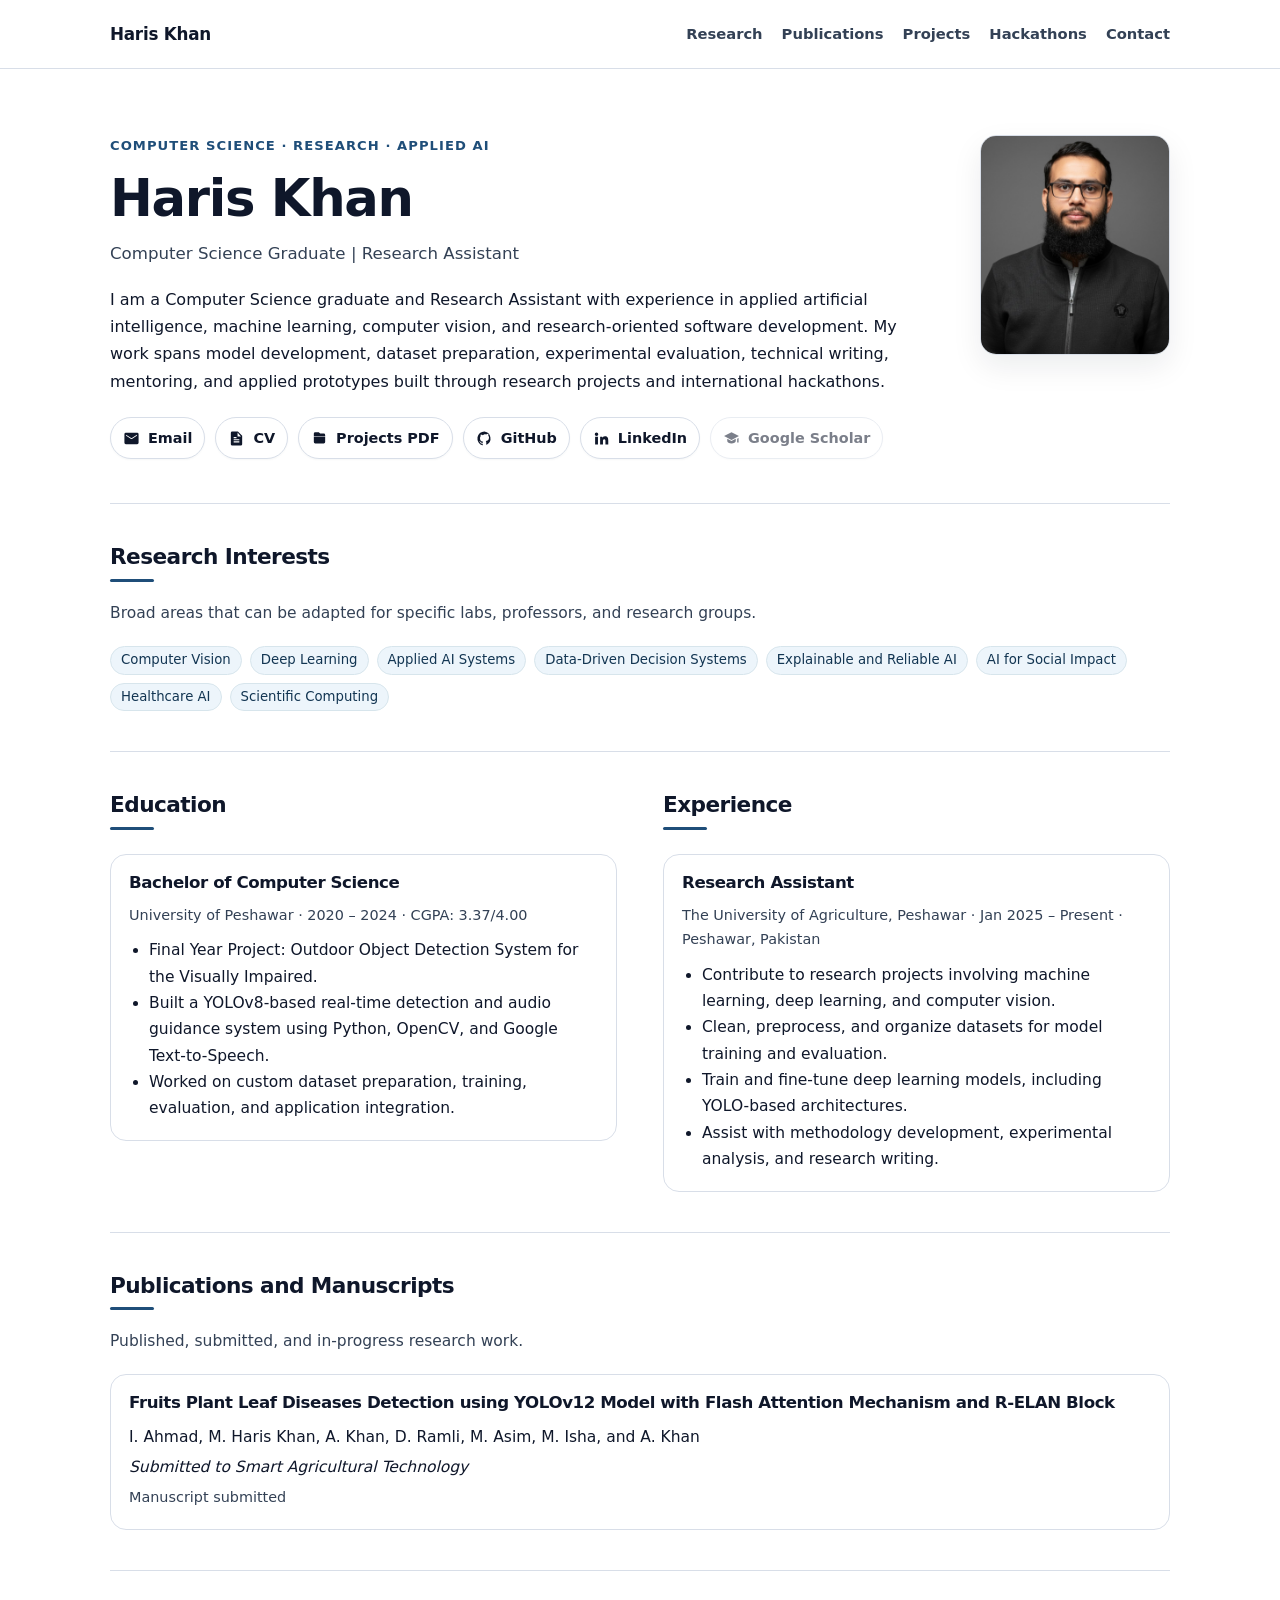
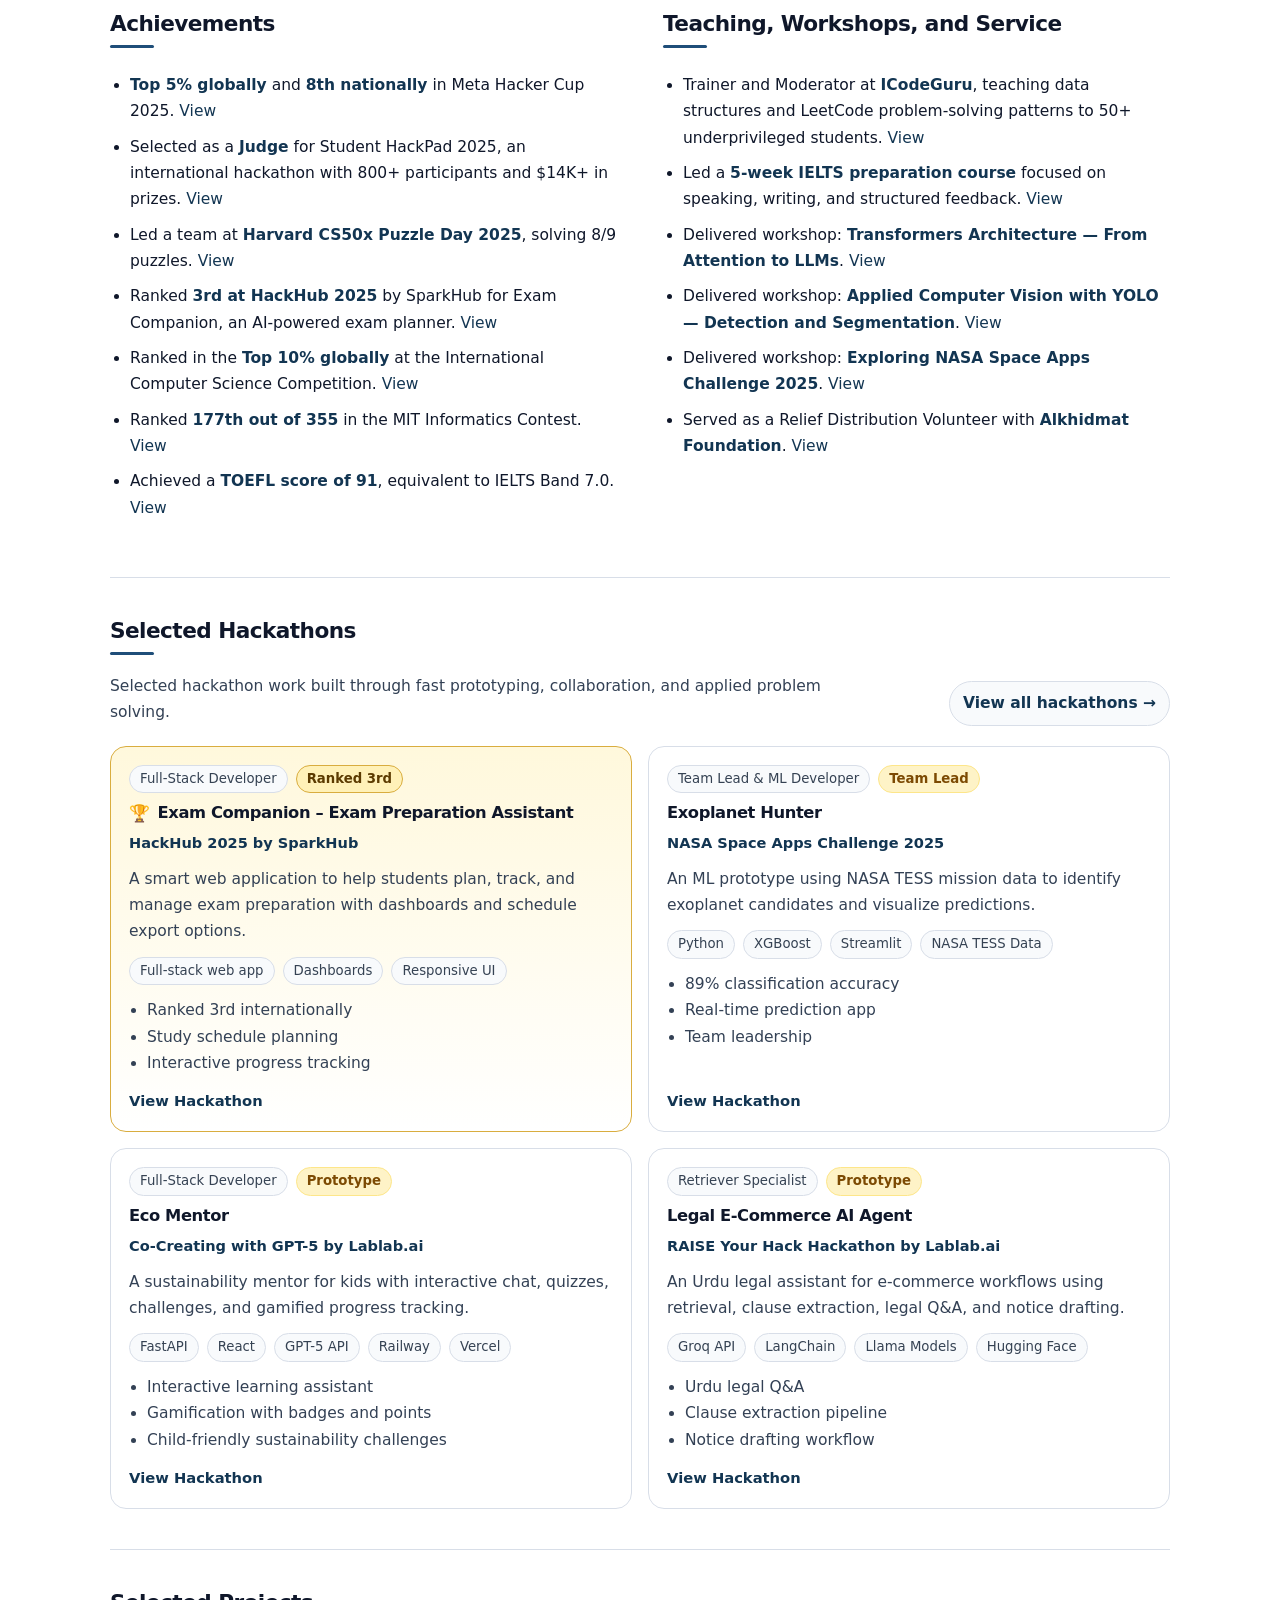
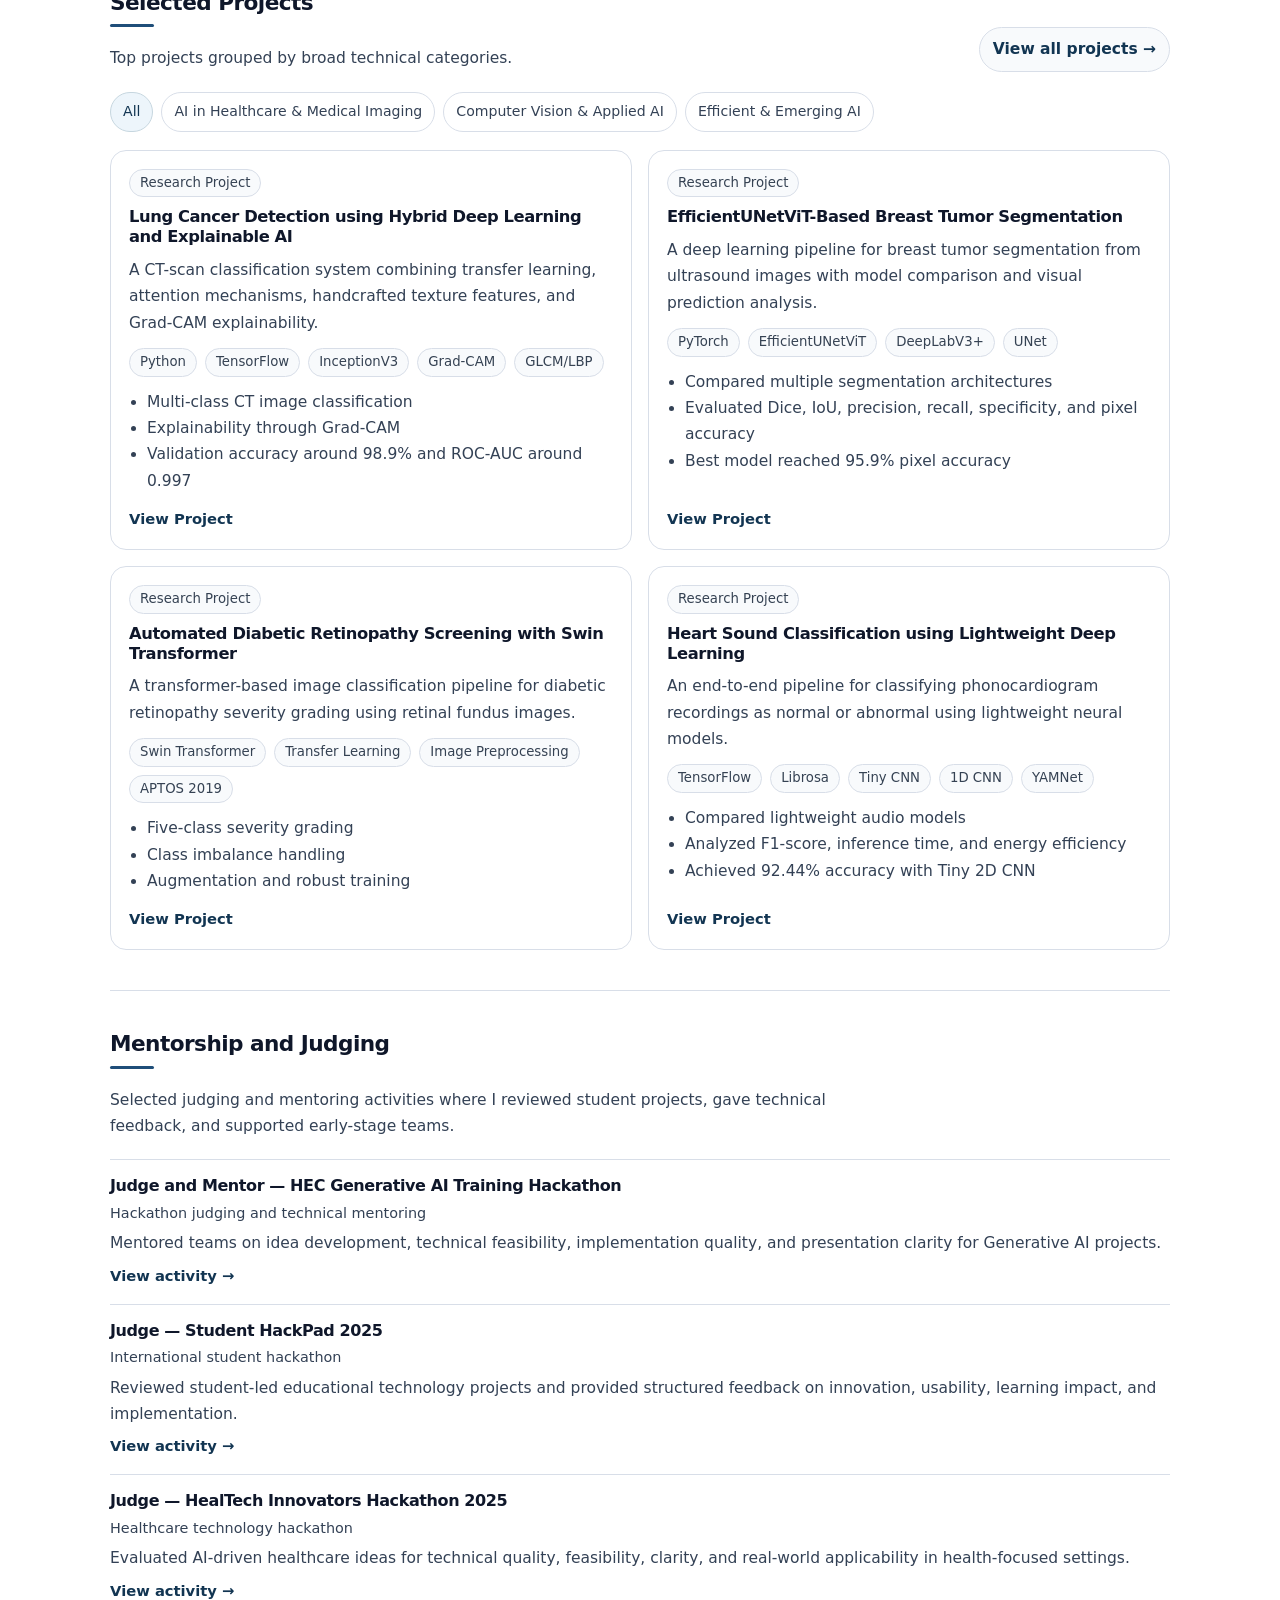
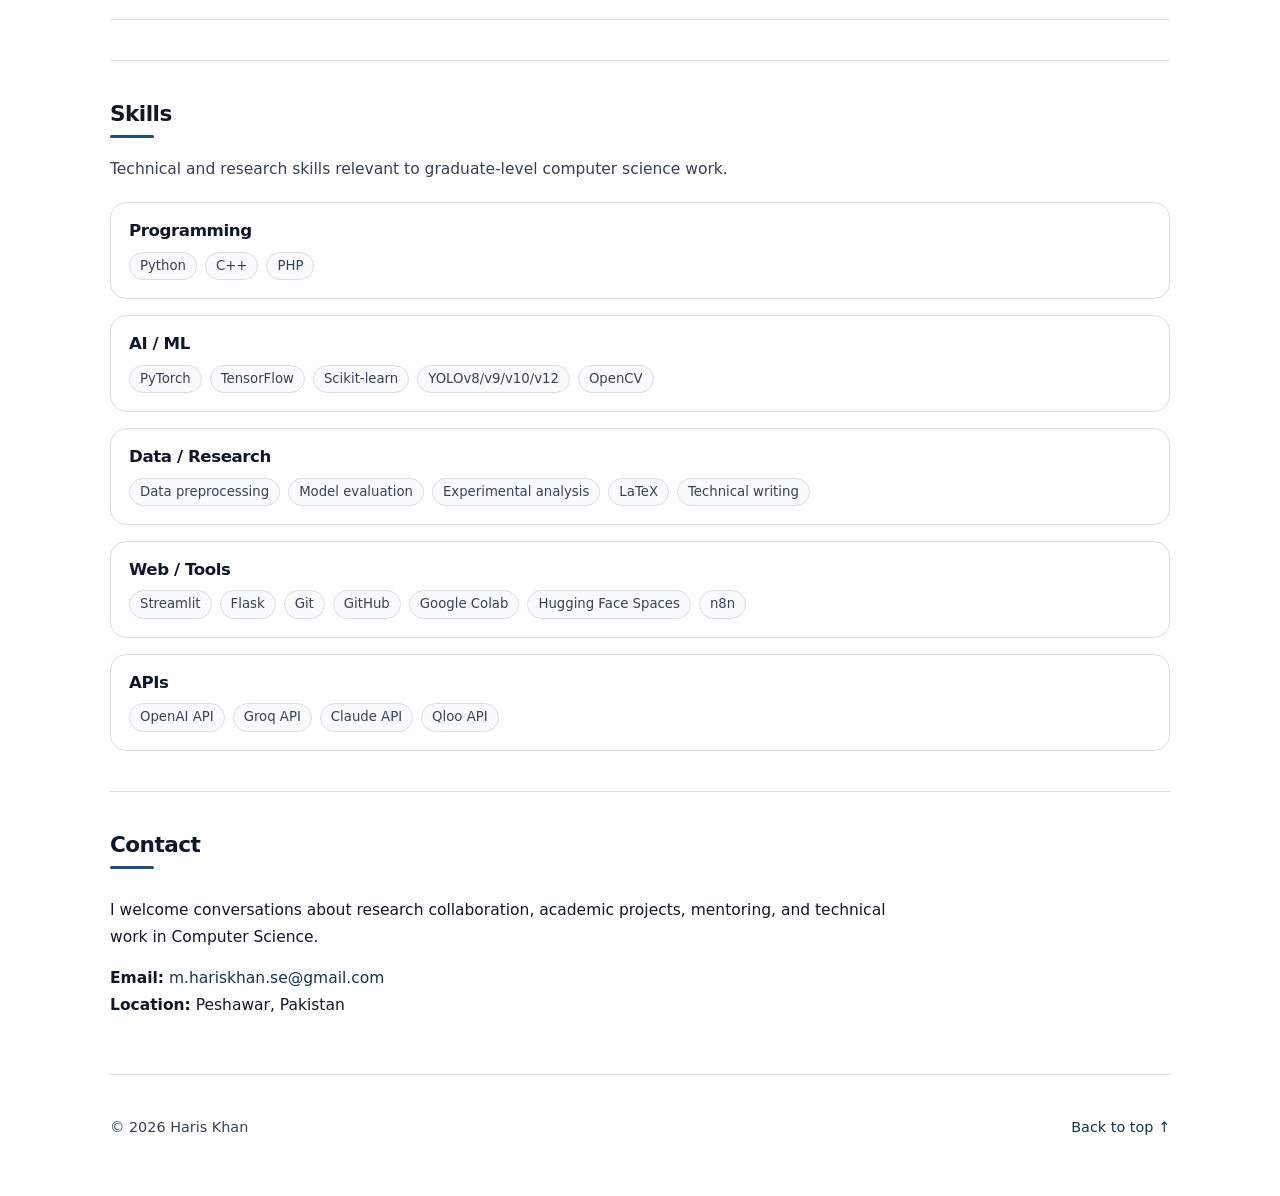
==== index.html @ 5d01c9d0 "first commit" ====
<!DOCTYPE html>
<html lang="en">
<head>
  <meta charset="UTF-8" />
  <meta name="viewport" content="width=device-width, initial-scale=1.0" />
  <meta name="description" content="Haris Khan — Computer Science graduate and Research Assistant. Academic profile, research interests, projects, hackathons, and contact information." />
  <title>Haris Khan</title>
  <link rel="stylesheet" href="assets/css/styles.css" />
</head>
<body data-page="home">
  <header class="site-header" id="top">
    <div class="container header-inner">
      <a class="site-title" href="index.html">Haris Khan</a>
      <button class="nav-toggle" aria-label="Toggle navigation" aria-expanded="false">Menu</button>
      <nav class="nav-links" id="navLinks" aria-label="Primary navigation">
        <a href="index.html#research">Research</a>
        <a href="index.html#publications">Publications</a>
        <a href="projects.html">Projects</a>
        <a href="hackathons.html">Hackathons</a>
        <a href="index.html#contact">Contact</a>
      </nav>
    </div>
  </header>

  <main class="container">
    <section class="intro" id="home">
      <div class="intro-text">
        <p class="eyebrow" data-profile="eyebrow"></p>
        <h1 data-profile="name"></h1>
        <p class="subtitle" data-profile="headline"></p>
        <p class="lead" data-profile="summary"></p>
        <div class="icon-links" id="socialLinks" aria-label="Profile links"></div>
      </div>
      <figure class="profile-figure">
        <img id="profilePhoto" src="assets/img/profile-placeholder.svg" alt="Profile placeholder. Replace with your professional photo." />
        <!-- <figcaption>Computer Science Graduate · Research Assistant</figcaption> -->
      </figure>
    </section>

    <section id="research" class="section">
      <div class="section-head">
        <h2>Research Interests</h2>
        <p>Broad areas that can be adapted for specific labs, professors, and research groups.</p>
      </div>
      <div class="tag-list" id="interestTags"></div>
    </section>

    <section id="education-experience" class="section two-column-section">
      <div>
        <div class="section-head compact"><h2>Education</h2></div>
        <div id="educationList" class="entry-list"></div>
      </div>
      <div>
        <div class="section-head compact"><h2>Experience</h2></div>
        <div id="experienceList" class="entry-list"></div>
      </div>
    </section>

    <section id="publications" class="section">
      <div class="section-head">
        <h2>Publications and Manuscripts</h2>
        <p>Published, submitted, and in-progress research work.</p>
      </div>
      <div class="publication-list" id="publicationList"></div>
    </section>

    <section id="service" class="section two-column-section">
      <div>
        <div class="section-head compact"><h2>Achievements</h2></div>
        <ul class="simple-list" id="achievementList"></ul>
      </div>
      <div>
        <div class="section-head compact"><h2>Teaching, Workshops, and Service</h2></div>
        <ul class="simple-list" id="serviceList"></ul>
      </div>
    </section>

    <section id="hackathons" class="section">
      <div class="section-head split-head">
        <div>
          <h2>Selected Hackathons</h2>
          <p>Selected hackathon work built through fast prototyping, collaboration, and applied problem solving.</p>
        </div>
        <a class="section-link" href="hackathons.html">View all hackathons →</a>
      </div>
      <div class="card-grid" id="homeHackathons"></div>
    </section>

    <section id="projects" class="section">
      <div class="section-head split-head">
        <div>
          <h2>Selected Projects</h2>
          <p>Top projects grouped by broad technical categories.</p>
        </div>
        <a class="section-link" href="projects.html">View all projects →</a>
      </div>
      <div class="filter-group" id="homeProjectFilters" aria-label="Project category filters"></div>
      <div class="card-grid" id="homeProjects"></div>
    </section>


    <section id="mentorship" class="section">
      <div class="section-head">
        <h2>Mentorship and Judging</h2>
        <p>Selected judging and mentoring activities where I reviewed student projects, gave technical feedback, and supported early-stage teams.</p>
      </div>
      <div id="mentorshipList"></div>
    </section>

    <section id="skills" class="section">
      <div class="section-head">
        <h2>Skills</h2>
        <p>Technical and research skills relevant to graduate-level computer science work.</p>
      </div>
      <div class="skills-list" id="skillsList"></div>
    </section>

    <section id="contact" class="section contact-section">
      <div class="section-head"><h2>Contact</h2></div>
      <p data-profile="contactText"></p>
      <p><strong>Email:</strong> <a id="profileEmail" href="#"></a><br><strong>Location:</strong> <span data-profile="location"></span></p>
    </section>
  </main>

  <footer class="footer container">
    <p>© <span id="year"></span> Haris Khan</p>
    <p><a href="#top">Back to top ↑</a></p>
  </footer>

  <script src="assets/js/app.js"></script>
</body>
</html>
---- assets/css/styles.css ----
:root {
  --page: #ffffff;
  --text: #0f172a;
  --muted: #334155;
  --light: #475569;
  --border: #d8dee8;
  --soft: #f8fafc;
  --soft-2: #edf5fb;
  --accent: #1f4e79;
  --accent-dark: #123552;
  --accent-soft: #dcecf7;
  --max-width: 1060px;
  --radius: 16px;
  --shadow: 0 12px 30px rgba(15, 23, 42, 0.08);
}
* { box-sizing: border-box; }
html { scroll-behavior: smooth; }
body {
  margin: 0;
  background: var(--page);
  color: var(--text);
  font-family: Inter, ui-sans-serif, system-ui, -apple-system, BlinkMacSystemFont, "Segoe UI", sans-serif;
  font-size: 16px;
  line-height: 1.7;
}
a { color: var(--accent); text-decoration: none; }
a:hover { color: var(--accent-dark); text-decoration: underline; }
img { max-width: 100%; display: block; }
code { background: var(--soft); border: 1px solid var(--border); border-radius: 6px; padding: 1px 5px; }
.container { width: min(var(--max-width), calc(100% - 40px)); margin: 0 auto; }
.site-header {
  position: sticky;
  top: 0;
  z-index: 10;
  border-bottom: 1px solid var(--border);
  background: rgba(255, 255, 255, 0.94);
  backdrop-filter: blur(14px);
}
.header-inner {
  min-height: 68px;
  display: flex;
  align-items: center;
  justify-content: space-between;
  gap: 22px;
}
.site-title { color: var(--text); font-size: 1.05rem; font-weight: 760; letter-spacing: -0.015em; }
.nav-links { display: flex; align-items: center; flex-wrap: wrap; gap: 17px; font-size: 0.92rem; }
.nav-links a { color: var(--muted); }
.nav-links a:hover { color: var(--accent); text-decoration: none; }
.nav-toggle { display: none; border: 1px solid var(--border); background: var(--page); border-radius: 999px; padding: 7px 12px; font: inherit; color: var(--text); }
.intro {
  display: grid;
  grid-template-columns: minmax(0, 1fr) 190px;
  gap: 48px;
  padding: 66px 0 44px;
  border-bottom: 1px solid var(--border);
}
.eyebrow { margin: 0 0 10px; color: var(--accent); font-size: 0.82rem; font-weight: 750; letter-spacing: 0.08em; text-transform: uppercase; }
h1, h2, h3 { margin: 0 0 10px; line-height: 1.22; letter-spacing: -0.025em; }
h1 { font-size: clamp(2.15rem, 4vw, 3.25rem); }
h2 { font-size: 1.35rem; }
h3 { font-size: 1.04rem; }
.subtitle { margin: 0 0 18px; color: var(--muted); font-size: 1.04rem; }
.lead { margin: 0 0 14px; max-width: 800px; font-size: 1.04rem; }
.muted { color: var(--muted); }
.icon-links { display: flex; flex-wrap: wrap; gap: 10px; margin-top: 22px; }
.icon-link {
  display: inline-flex; align-items: center; gap: 8px; min-height: 38px; padding: 8px 12px;
  border: 1px solid var(--border); border-radius: 999px; color: var(--text); background: var(--page);
  box-shadow: 0 1px 2px rgba(31, 41, 51, 0.04); font-size: 0.9rem; font-weight: 650;
}
.icon-link:hover { color: var(--accent); border-color: #c6d6df; background: var(--soft); text-decoration: none; }
.icon-link svg { width: 17px; height: 17px; flex: 0 0 auto; }
.icon-link.disabled { opacity: .55; cursor: not-allowed; }
.profile-figure { margin: 0; }
.profile-figure img { width: 190px; height: 220px; object-fit: cover; border: 1px solid var(--border); border-radius: var(--radius); background: var(--soft); box-shadow: var(--shadow); }
.profile-figure figcaption { margin-top: 9px; color: var(--light); font-size: 0.78rem; text-align: center; }
.section { padding: 40px 0; border-bottom: 1px solid var(--border); }
.no-top-border { padding-top: 24px; }
.section-head { margin-bottom: 20px; }
.section-head h2 { position: relative; padding-bottom: 8px; }
.section-head h2::after { content: ""; display: block; width: 44px; height: 3px; margin-top: 8px; border-radius: 99px; background: var(--accent); }
.section-head p { margin: 0; color: var(--muted); max-width: 760px; }
.section-head.compact { margin-bottom: 16px; }
.split-head { display: flex; justify-content: space-between; align-items: end; gap: 24px; }
.section-link { display: inline-flex; align-items: center; border: 1px solid var(--border); border-radius: 999px; padding: 8px 13px; font-weight: 700; color: var(--accent-dark); background: var(--soft); white-space: nowrap; }
.section-link:hover { text-decoration: none; background: var(--soft-2); }
.two-column-section { display: grid; grid-template-columns: 1fr 1fr; gap: 46px; }
.tag-list, .skill-tags { display: flex; flex-wrap: wrap; gap: 8px; }
.tag, .chip, .badge { display: inline-flex; align-items: center; border: 1px solid var(--border); background: var(--soft); padding: 4px 10px; border-radius: 999px; color: #354253; font-size: 0.83rem; line-height: 1.4; }
.tag { background: var(--soft-2); color: var(--accent-dark); border-color: #d7e5ec; }
.badge { background: #fef3c7; border-color: #fde68a; color: #7c4a03; font-weight: 700; }
.publication-list, .entry-list, .skills-list { display: grid; gap: 16px; }
.pub-card, .timeline-item, .skill-card { padding: 18px; border: 1px solid var(--border); border-radius: var(--radius); background: var(--page); }
.pub-card p, .timeline-item p { margin: 4px 0; }
.timeline-item ul { margin: 10px 0 0 20px; padding: 0; }
.status, .timeline-meta { color: var(--muted); font-size: 0.9rem; }
ul { margin-top: 8px; }
.simple-list { padding-left: 20px; }
.simple-list li { margin-bottom: 9px; }
.filter-group { display: flex; gap: 8px; flex-wrap: wrap; margin-bottom: 18px; }
.filter-btn { border: 1px solid var(--border); background: var(--page); border-radius: 999px; padding: 7px 12px; cursor: pointer; font: inherit; font-size: 0.88rem; color: var(--muted); }
.filter-btn.active, .filter-btn:hover { border-color: #c6d6df; background: var(--soft-2); color: var(--accent-dark); }
.card-grid { display: grid; grid-template-columns: repeat(2, minmax(0, 1fr)); gap: 16px; }
.project-group { margin-bottom: 38px; }
.project-group:last-child { margin-bottom: 0; }
.group-title { display: flex; align-items: center; gap: 10px; margin-bottom: 14px; }
.group-title span { color: var(--light); font-size: .94rem; font-weight: 500; }
.project-card { display: flex; flex-direction: column; min-height: 100%; padding: 18px; border: 1px solid var(--border); border-radius: var(--radius); background: var(--page); box-shadow: 0 1px 2px rgba(31, 41, 51, 0.03); }
.project-card:hover { border-color: #c6d6df; box-shadow: var(--shadow); }
.card-image { margin: -18px -18px 16px; border-bottom: 1px solid var(--border); background: var(--soft); border-radius: var(--radius) var(--radius) 0 0; overflow: hidden; }
.card-image img { width: 100%; height: 150px; object-fit: cover; }
.project-meta { display: flex; flex-wrap: wrap; gap: 8px; margin-bottom: 10px; }
.project-card p { margin: 0 0 12px; color: var(--muted); }
.project-event { margin: -2px 0 10px !important; color: var(--accent-dark) !important; font-size: 0.91rem; font-weight: 650; }
.metrics { margin: 12px 0 0 18px; padding: 0; color: var(--muted); }
.project-links { margin-top: auto; padding-top: 12px; font-size: 0.92rem; font-weight: 700; }
.featured-card { display: grid; grid-template-columns: 1fr 360px; gap: 24px; align-items: center; margin-bottom: 18px; padding: 22px; border: 1px solid #d7e5ec; border-radius: 22px; background: linear-gradient(135deg, #ffffff, #f4fbff); box-shadow: var(--shadow); }
.featured-card img { border-radius: 16px; border: 1px solid var(--border); background: var(--page); }
.featured-text p { color: var(--muted); }
.page-hero { padding: 56px 0 22px; border-bottom: 1px solid var(--border); }
.page-hero .filter-group { margin-top: 22px; }
.page-hero-creative { display: grid; grid-template-columns: minmax(0,1fr) 220px; gap: 34px; align-items: center; }
.mini-stats { display: grid; gap: 4px; padding: 20px; border: 1px solid var(--border); border-radius: 20px; background: linear-gradient(180deg, #ffffff, #f8fafc); box-shadow: var(--shadow); }
.mini-stats span { font-size: 1.6rem; font-weight: 800; color: var(--accent-dark); line-height: 1.1; }
.mini-stats small { color: var(--muted); margin-bottom: 10px; }
.contact-section p { max-width: 780px; }
.footer { display: flex; justify-content: space-between; gap: 20px; padding: 26px 0 42px; color: var(--muted); font-size: 0.9rem; }
@media (max-width: 860px) {
  .header-inner { align-items: flex-start; padding: 16px 0; flex-wrap: wrap; }
  .nav-toggle { display: block; }
  .nav-links { display: none; width: 100%; padding-top: 10px; }
  .nav-links.open { display: flex; }
  .intro { grid-template-columns: 1fr; padding-top: 44px; }
  .profile-figure { max-width: 190px; }
  .two-column-section, .card-grid, .featured-card, .page-hero-creative { grid-template-columns: 1fr; }
  .split-head { display: block; }
  .section-link { margin-top: 12px; }
  .featured-card img { order: -1; }
  .footer { display: block; }
}

/* Refinements requested for the graduate-school academic version */
body { font-size: 15.5px; }
.lead { font-size: 1rem; }
.subtle-lead { color: var(--muted); font-size: .97rem; margin-top: 10px; }
.profile-figure figcaption { color: var(--muted); }
.mentorship-grid { display: grid; grid-template-columns: repeat(2, minmax(0, 1fr)); gap: 16px; }
.mentorship-card { padding: 18px; border: 1px solid var(--border); border-radius: var(--radius); background: var(--page); }
.mentorship-card p { margin: 6px 0 0; color: var(--muted); }
.project-card h3 { display: flex; align-items: center; gap: 8px; font-size: 1.02rem; }
.project-card .trophy { font-size: 1.05rem; line-height: 1; }
.winner-card { border-color: #f4c95d; background: linear-gradient(180deg, #fffbeb, #ffffff); }
.winner-card:hover { border-color: #e6b845; }
.badge-award { background: #fef3c7; border-color: #f4c95d; color: #7c4a03; }
.featured-card { grid-template-columns: 58px 1fr; gap: 18px; align-items: start; }
.winner-highlight { border-color: #f4c95d; background: linear-gradient(135deg, #fffbeb, #ffffff 70%); box-shadow: 0 14px 34px rgba(124, 74, 3, 0.09); }
.award-marker { width: 44px; height: 44px; display: grid; place-items: center; border-radius: 999px; background: #fef3c7; border: 1px solid #f4c95d; font-size: 1.25rem; }
.award-tag { background: #fef3c7; border-color: #f4c95d; color: #7c4a03; }
.project-meta .tag { display: none; }
.page-hero .lead { max-width: 850px; }
@media (max-width: 860px) {
  .intro { gap: 24px; }
  .profile-figure { order: -1; max-width: 170px; }
  .profile-figure img { width: 170px; height: 195px; }
  .mentorship-grid { grid-template-columns: 1fr; }
  .featured-card { grid-template-columns: 1fr; }
  .award-marker { margin-bottom: -4px; }
  h1 { font-size: clamp(2rem, 9vw, 2.55rem); }
  h2 { font-size: 1.22rem; }
  h3 { font-size: 1rem; }
  .section { padding: 34px 0; }
}
@media (max-width: 560px) {
  .container { width: min(var(--max-width), calc(100% - 28px)); }
  .intro { padding-top: 34px; }
  .icon-link { width: 100%; justify-content: center; }
  .filter-btn { font-size: .84rem; }
  .project-card, .pub-card, .timeline-item, .skill-card, .mentorship-card { padding: 16px; }
}

/* Final structure refinements */
.simple-list strong { color: var(--accent-dark); font-weight: 780; }
.mentorship-card .project-links { margin-top: 10px; padding-top: 0; }
.nav-links { gap: 19px; }
@media (max-width: 860px) {
  .nav-links { gap: 12px; }
}


/* Variant: Classic Blue — improved contrast and list-style mentorship */
body { color: var(--text); }
.subtitle, .muted, .section-head p, .project-card p, .metrics, .timeline-meta, .status, .footer, .profile-figure figcaption { color: var(--muted); }
a { color: var(--accent-dark); }
.nav-links a { color: var(--muted); font-weight: 620; }
.nav-links a:hover { color: var(--accent-dark); }
.mentorship-grid { display: block; }
.mentorship-list { list-style: none; margin: 0; padding: 0; border-top: 1px solid var(--border); }
.mentorship-list li { padding: 16px 0; border-bottom: 1px solid var(--border); }
.mentorship-list h3 { margin-bottom: 3px; font-size: 1rem; }
.mentorship-list p { margin: 5px 0; color: var(--muted); }
.mentorship-list .project-links { margin-top: 6px; padding-top: 0; }
.mentorship-list a { font-weight: 700; }
.project-card, .pub-card, .timeline-item, .skill-card { box-shadow: none; }
.project-card:hover { box-shadow: 0 10px 26px rgba(15, 23, 42, 0.07); }
.winner-card { border-color: #d9ad3f; background: linear-gradient(180deg, #fff8dc, #ffffff); }
.badge-award { background: #fff1b8; border-color: #d9ad3f; color: #5c3b00; }


/* Subtle academic animations */
:root { --ease: cubic-bezier(.2, .65, .2, 1); }
.site-header { transition: box-shadow .24s var(--ease), background-color .24s var(--ease), border-color .24s var(--ease); }
.site-header.header-scrolled { box-shadow: 0 8px 26px rgba(15, 23, 42, 0.08); border-bottom-color: rgba(216, 222, 232, .9); }
a, button, .icon-link, .section-link, .filter-btn, .project-card, .pub-card, .timeline-item, .skill-card, .chip, .tag, .badge { transition: color .18s var(--ease), background-color .18s var(--ease), border-color .18s var(--ease), box-shadow .22s var(--ease), transform .22s var(--ease), opacity .22s var(--ease); }
.icon-link:hover, .section-link:hover, .filter-btn:hover { transform: translateY(-1px); }
.project-card:hover, .pub-card:hover, .timeline-item:hover, .skill-card:hover { transform: translateY(-2px); }
.nav-links a { position: relative; }
.nav-links a::after { content: ""; position: absolute; left: 0; right: 100%; bottom: -7px; height: 2px; border-radius: 99px; background: var(--accent); transition: right .22s var(--ease); }
.nav-links a:hover::after { right: 0; }
.intro-text, .profile-figure { animation: softEnter .58s var(--ease) both; }
.profile-figure { animation-delay: .08s; }
.reveal { opacity: 0; transform: translateY(14px); }
.reveal.is-visible { opacity: 1; transform: translateY(0); transition: opacity .55s var(--ease), transform .55s var(--ease); }
.card-grid .project-card.reveal:nth-child(2n), .entry-list .timeline-item.reveal:nth-child(2n), .skills-list .skill-card.reveal:nth-child(2n) { transition-delay: .04s; }
.card-grid .project-card.reveal:nth-child(3n) { transition-delay: .08s; }
.is-updating { opacity: .35; transform: translateY(4px); transition: opacity .16s var(--ease), transform .16s var(--ease); }
@keyframes softEnter { from { opacity: 0; transform: translateY(12px); } to { opacity: 1; transform: translateY(0); } }
@media (prefers-reduced-motion: reduce) {
  html { scroll-behavior: auto; }
  *, *::before, *::after { animation: none !important; transition: none !important; scroll-behavior: auto !important; }
  .reveal { opacity: 1; transform: none; }
}
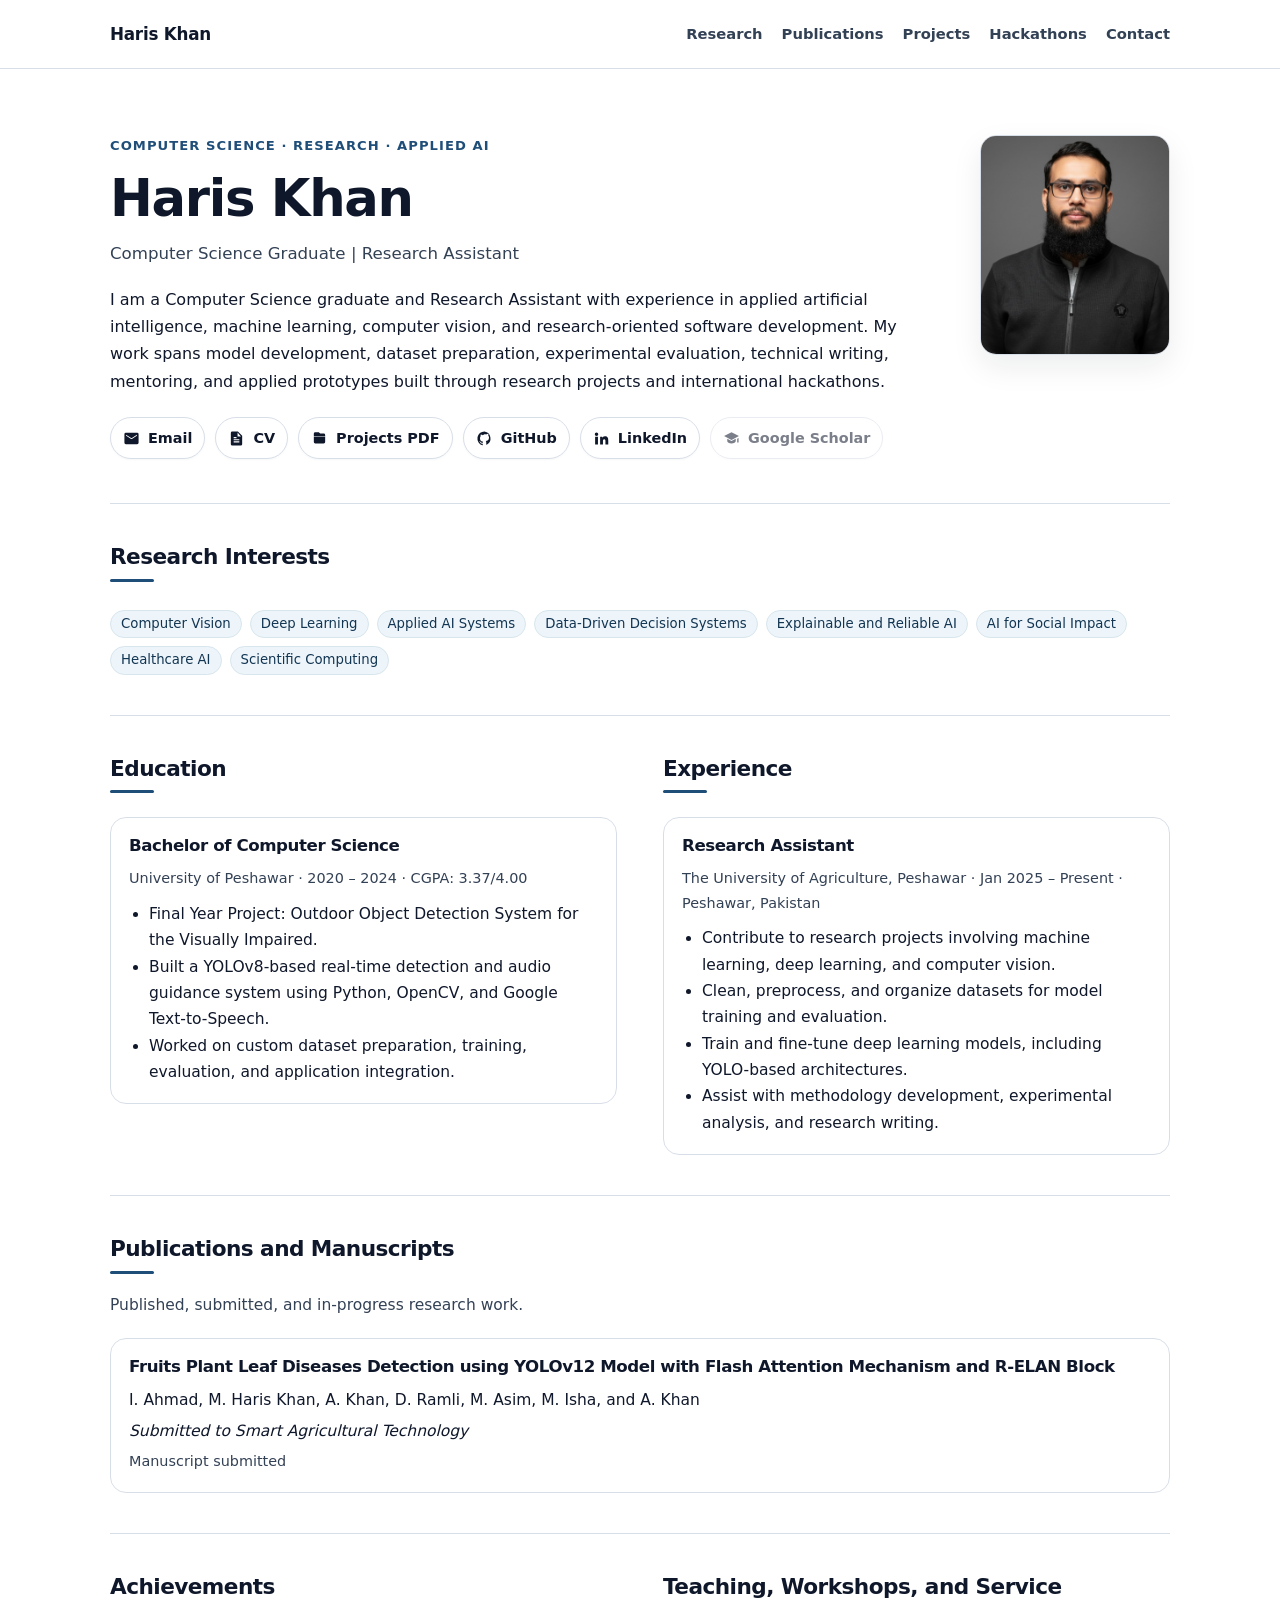
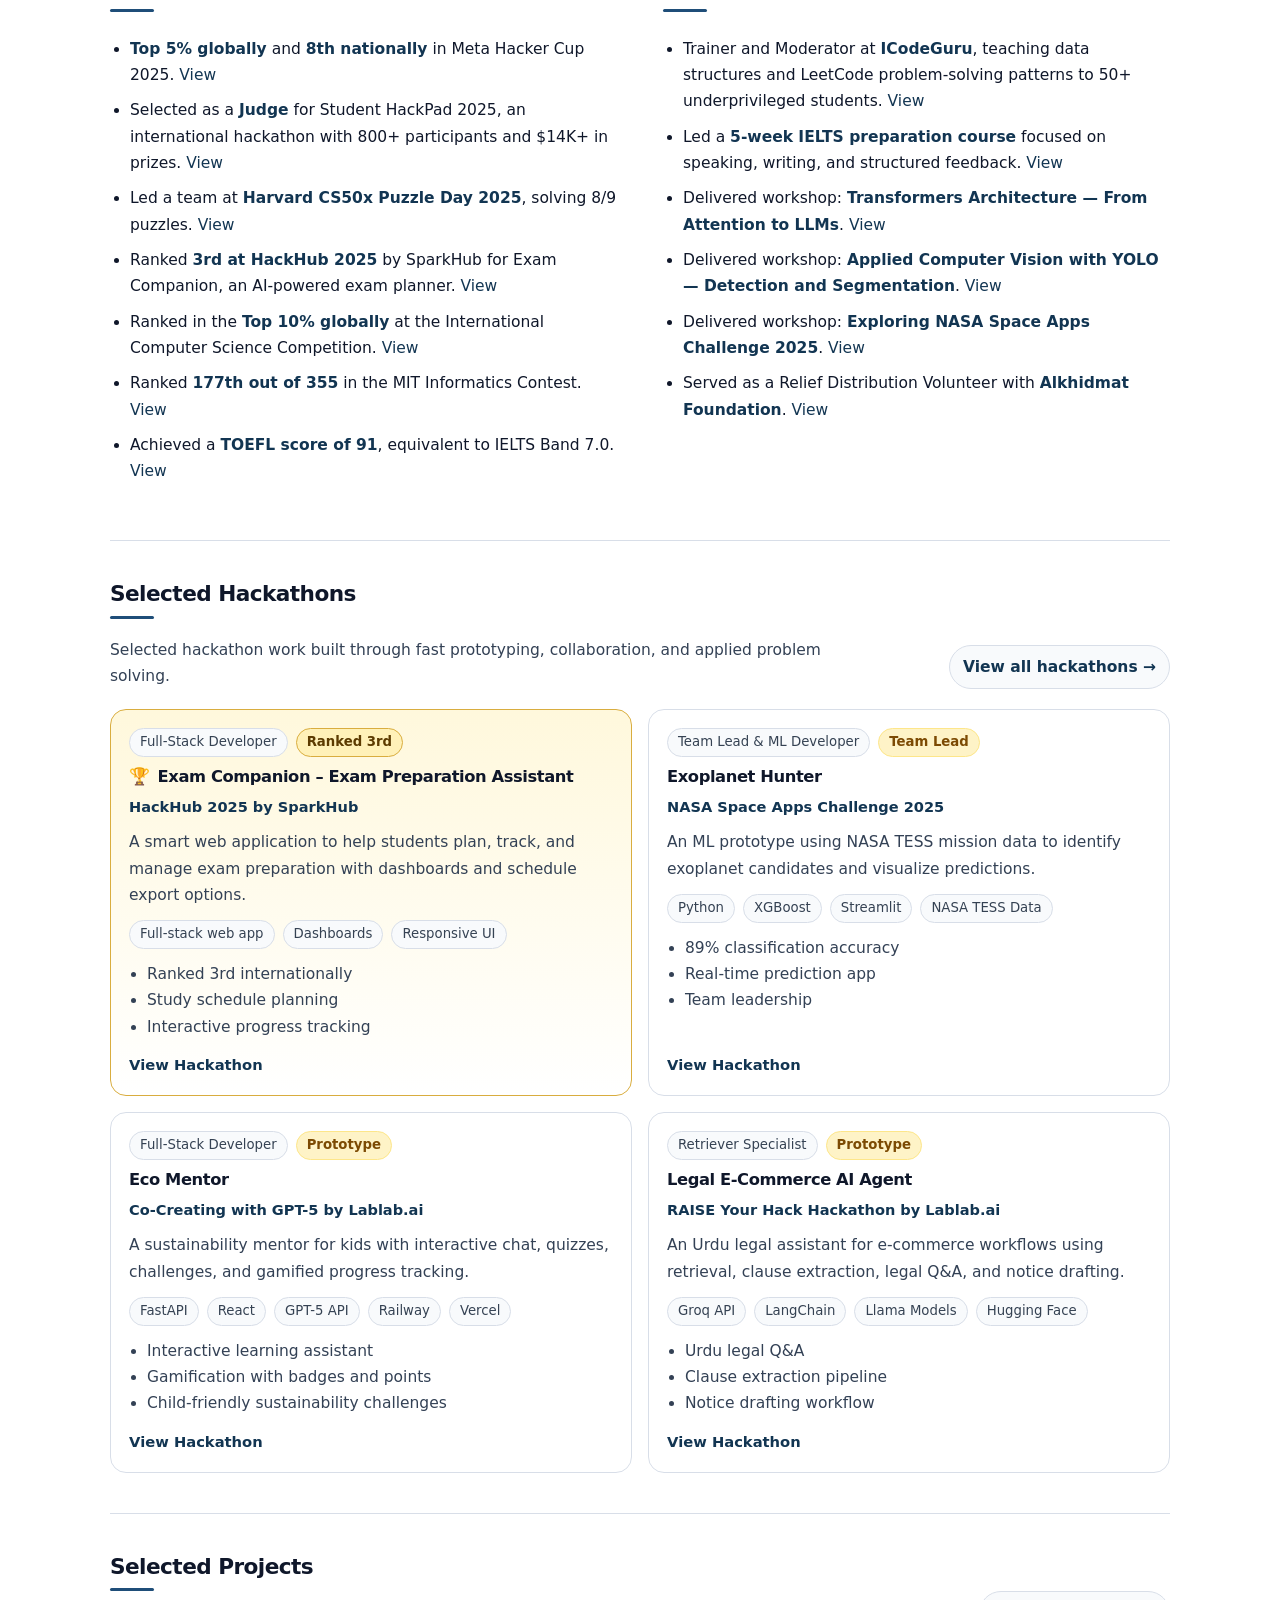
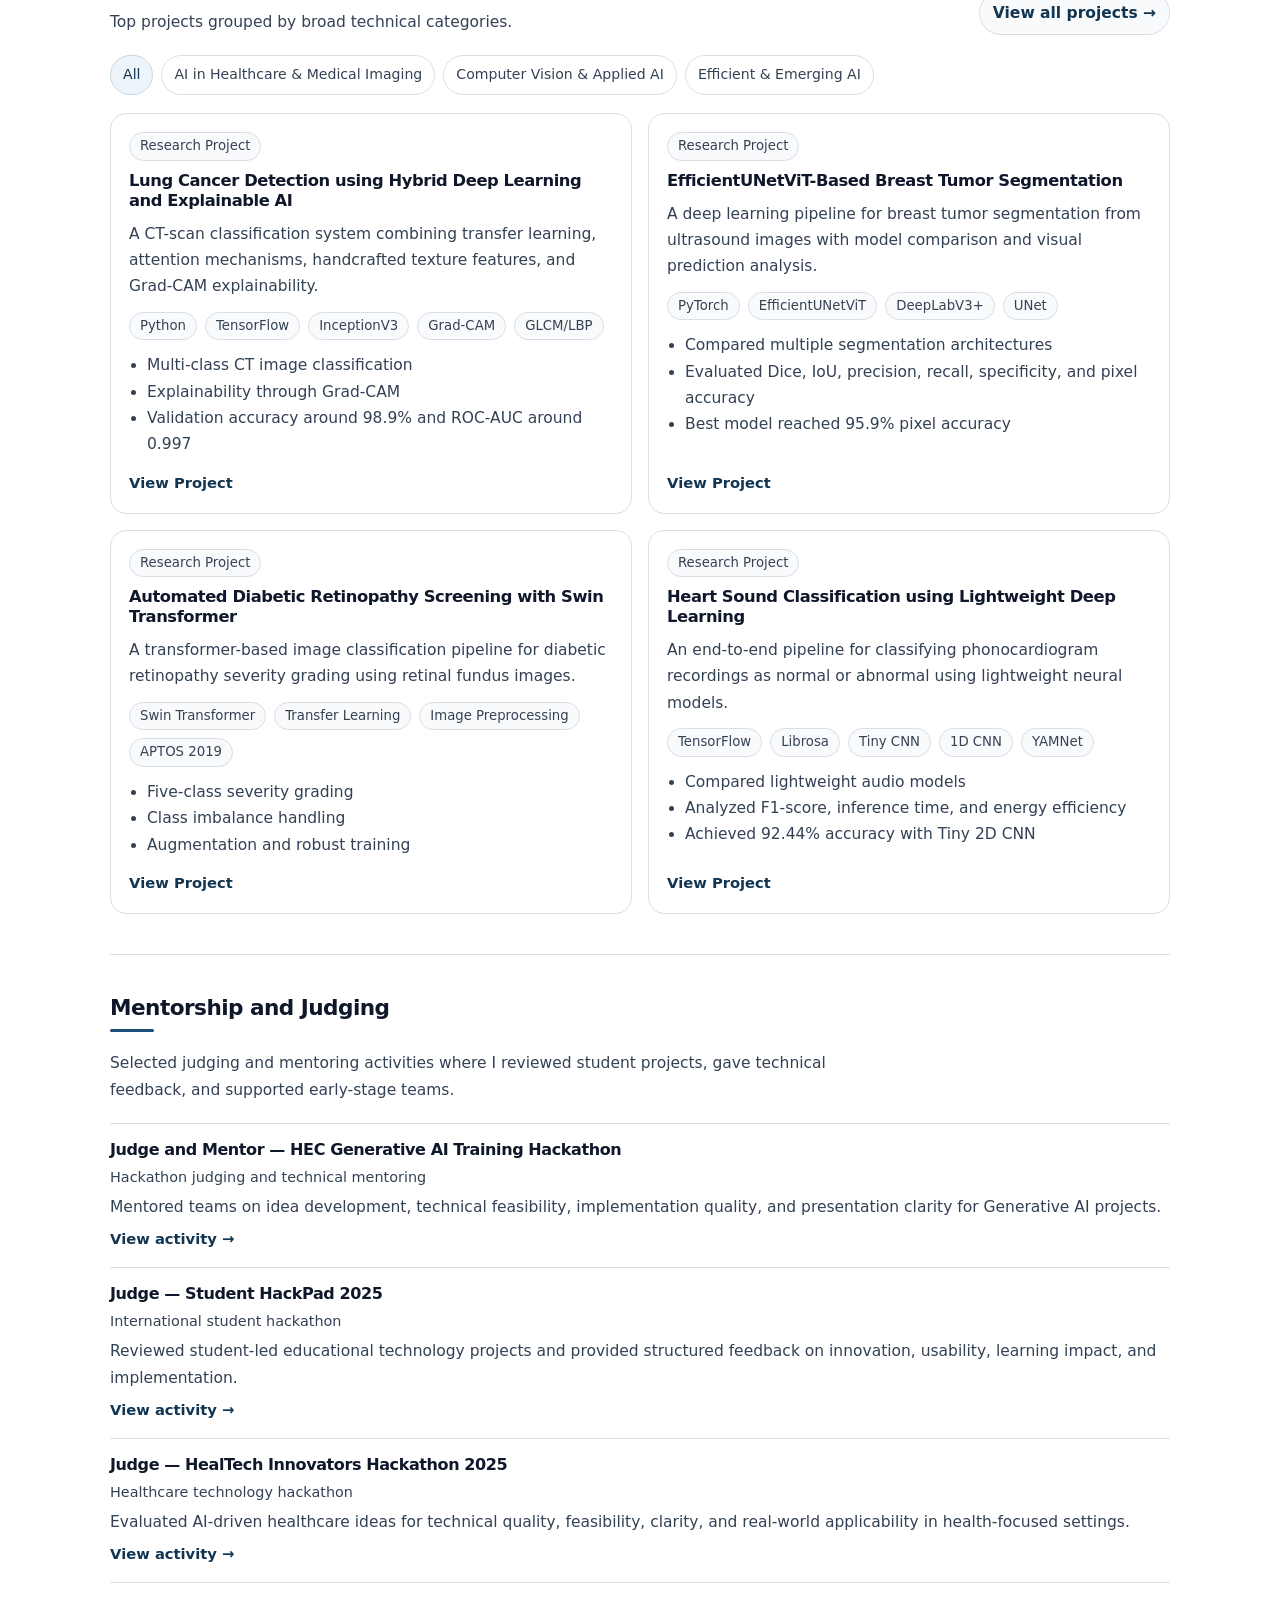
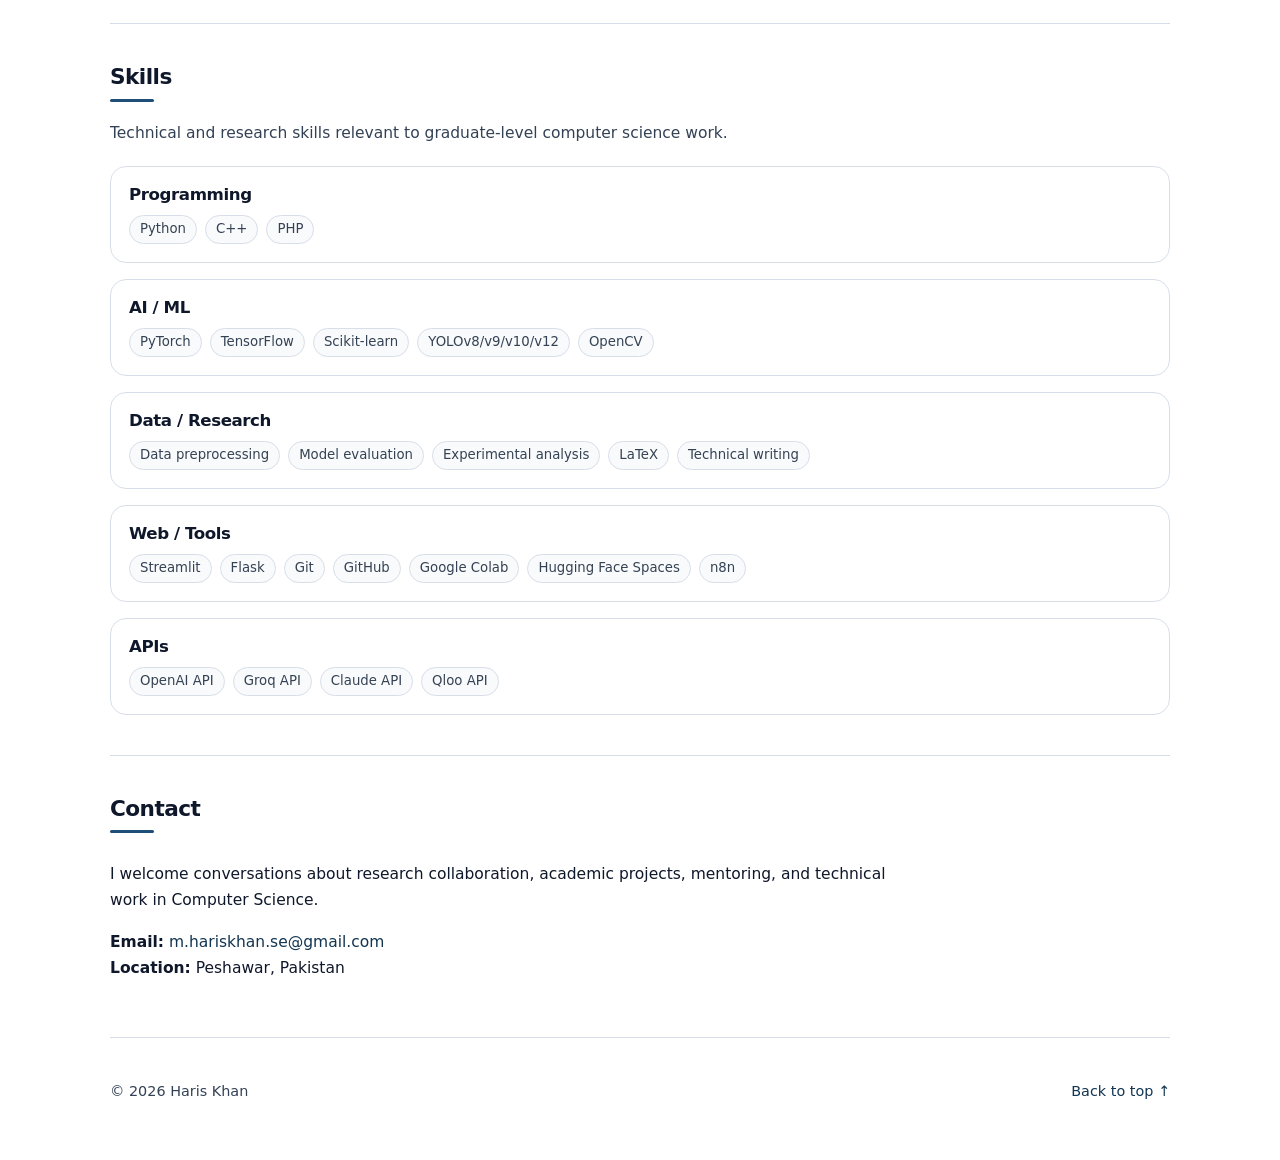
==== commit 514af5ad: "Update website" ====
--- a/index.html
+++ b/index.html
@@ -40,7 +40,7 @@
     <section id="research" class="section">
       <div class="section-head">
         <h2>Research Interests</h2>
-        <p>Broad areas that can be adapted for specific labs, professors, and research groups.</p>
+        <!-- <p>Broad areas that can be adapted for specific labs, professors, and research groups.</p> -->
       </div>
       <div class="tag-list" id="interestTags"></div>
     </section>
